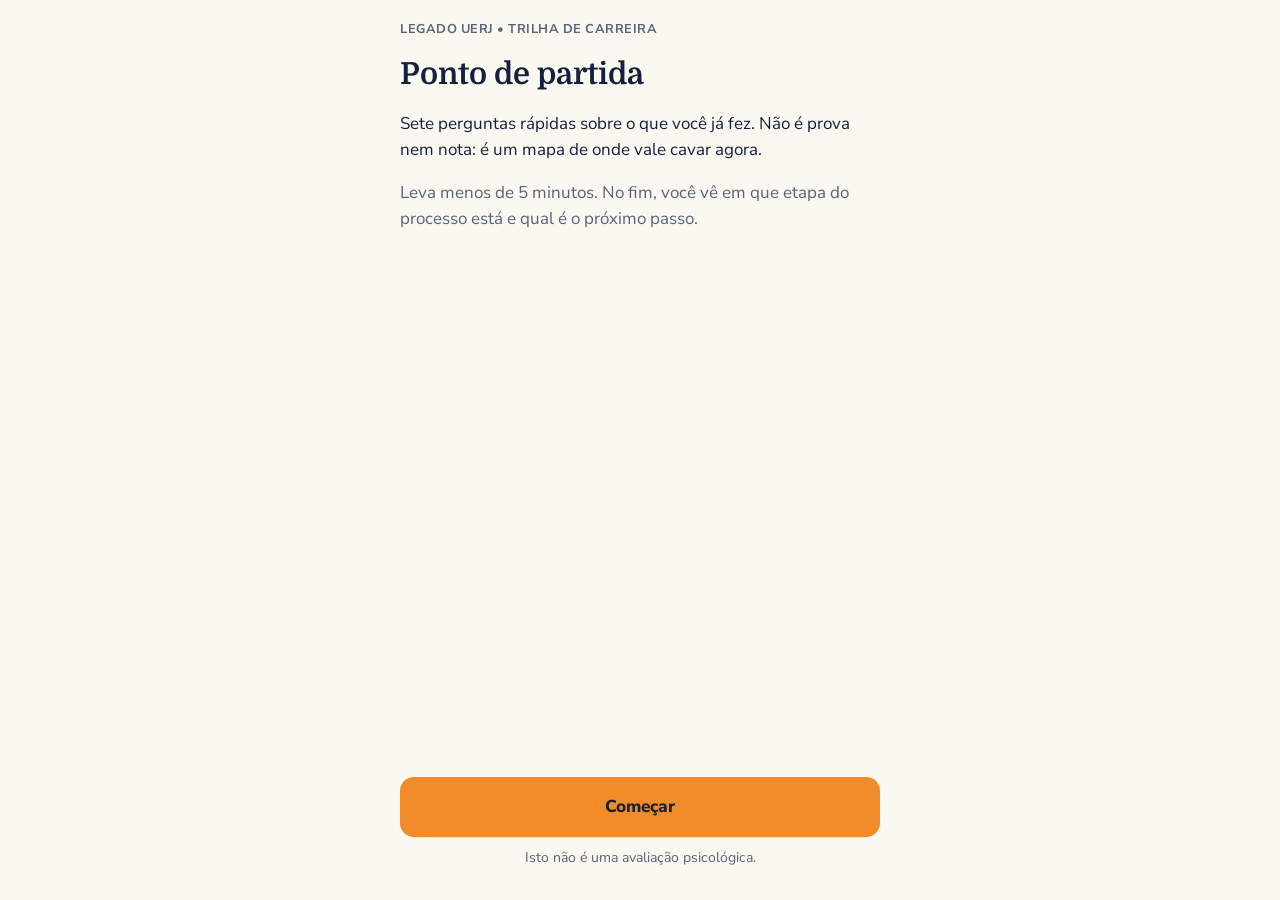
==== index.html @ c3bee3c8 "Ponto de partida v0: fluxo das 7 perguntas, resultado e registro da semana Co-Authored-By: Claude Fa" ====
<!doctype html>
<html lang="pt-BR">
<head>
<meta charset="utf-8">
<meta name="viewport" content="width=device-width, initial-scale=1, viewport-fit=cover">
<meta name="theme-color" content="#14213D">
<meta name="robots" content="noindex">
<title>Ponto de partida • Trilha de Carreira</title>
<link rel="preconnect" href="https://fonts.googleapis.com">
<link rel="preconnect" href="https://fonts.gstatic.com" crossorigin>
<link href="https://fonts.googleapis.com/css2?family=Domine:wght@700&family=Nunito+Sans:wght@400;600;700;800&display=swap" rel="stylesheet">
<link rel="stylesheet" href="estilo.css?v=1">
</head>
<body>
<div class="pagina">
  <div class="marca">Legado UERJ • Trilha de Carreira</div>
  <main id="app" class="tela"></main>
  <noscript>Esta página precisa de JavaScript para funcionar.</noscript>
</div>
<script src="config.js?v=1"></script>
<script src="comum.js?v=1"></script>
<script src="app.js?v=1"></script>
</body>
</html>
---- estilo.css ----
:root {
  --azul: #14213D;
  --creme: #FBF8F1;
  --laranja: #F28C28;
  --laranja-escuro: #D97712;
  --linha: #E4DDCC;
  --suave: #5A6378;
  --branco: #FFFFFF;
}
* { box-sizing: border-box; }
html { -webkit-text-size-adjust: 100%; }
body {
  margin: 0; background: var(--creme); color: var(--azul);
  font-family: 'Nunito Sans', system-ui, -apple-system, 'Segoe UI', sans-serif;
  font-size: 17px; line-height: 1.5;
  min-height: 100vh; min-height: 100dvh;
}
h1, h2, h3, .titulo { font-family: 'Domine', Georgia, serif; font-weight: 700; line-height: 1.25; margin: 0; }
h1 { font-size: 1.9rem; }
h2 { font-size: 1.35rem; }
p { margin: 0; }

.pagina {
  max-width: 520px; margin: 0 auto; padding: 16px 20px 32px;
  min-height: 100vh; min-height: 100dvh; display: flex; flex-direction: column;
}
.marca { font-size: .8rem; font-weight: 700; letter-spacing: .04em; text-transform: uppercase; color: var(--suave); padding: 4px 0 16px; }
.tela { flex: 1; display: flex; flex-direction: column; gap: 18px; }
.empurra { margin-top: auto; }
.suave { color: var(--suave); }
.pequeno { font-size: .88rem; }
.centro { text-align: center; }

/* botões */
.botao {
  display: block; width: 100%; border: 0; border-radius: 14px; padding: 17px 18px; min-height: 58px;
  font: inherit; font-weight: 800; font-size: 1.08rem; text-align: center; text-decoration: none;
  background: var(--laranja); color: var(--azul); cursor: pointer;
  -webkit-tap-highlight-color: transparent; touch-action: manipulation;
}
.botao:active { background: var(--laranja-escuro); }
.botao[disabled] { opacity: .45; }
.botao.claro { background: var(--branco); border: 2px solid var(--azul); }
.botao.claro:active, .botao.claro.marcado { background: var(--azul); color: var(--creme); }
.botao.texto { background: none; min-height: 44px; padding: 10px; font-weight: 700; font-size: .95rem; color: var(--suave); width: auto; }
.dupla { display: grid; grid-template-columns: 1fr 1fr; gap: 12px; }
.pilha { display: flex; flex-direction: column; gap: 10px; }
.botao.frase { text-align: left; font-weight: 600; font-size: 1rem; padding: 14px 16px; line-height: 1.35; }

/* barra de avanço das 7 perguntas */
.avanco { display: flex; align-items: center; gap: 10px; }
.avanco .trilho { flex: 1; height: 6px; border-radius: 3px; background: var(--linha); overflow: hidden; }
.avanco .cheio { height: 100%; background: var(--laranja); border-radius: 3px; transition: width .2s; }
.avanco .conta { font-size: .85rem; font-weight: 700; color: var(--suave); white-space: nowrap; }
.voltar { background: none; border: 0; font: inherit; font-weight: 700; color: var(--suave); padding: 8px 8px 8px 0; cursor: pointer; }

.enunciado { font-family: 'Domine', Georgia, serif; font-size: 1.4rem; line-height: 1.35; font-weight: 700; padding: 8px 0; }
.rotulo-pergunta { font-size: .85rem; font-weight: 700; color: var(--suave); text-transform: uppercase; letter-spacing: .04em; }

/* formulário */
label { display: block; font-weight: 700; font-size: .92rem; margin-bottom: 6px; }
input[type=text], input[type=email], select, textarea {
  width: 100%; font: inherit; font-size: 16px; color: var(--azul); background: var(--branco);
  border: 2px solid var(--linha); border-radius: 12px; padding: 13px 14px; appearance: none; -webkit-appearance: none;
}
textarea { min-height: 84px; resize: vertical; }
input:focus, select:focus, textarea:focus, .botao:focus-visible { outline: 3px solid var(--laranja); outline-offset: 1px; border-color: var(--azul); }
.campo { display: block; }
.chips { display: grid; grid-template-columns: 1fr 1fr; gap: 8px; }
.chips .botao { min-height: 48px; padding: 10px; font-size: .92rem; font-weight: 700; border-width: 2px; border-color: var(--linha); }
.chips .botao.marcado { border-color: var(--azul); }
.erro { color: #A3260F; font-weight: 700; font-size: .9rem; }

/* resultado */
.cartao { background: var(--branco); border: 1px solid var(--linha); border-radius: 16px; padding: 18px; }
.cartao.escuro { background: var(--azul); color: var(--creme); border: 0; }
.cartao.escuro .suave { color: #C9CFDC; }
.etapa-topo { display: flex; align-items: center; gap: 16px; }
.numero {
  flex: none; width: 76px; height: 76px; border-radius: 50%; background: var(--laranja); color: var(--azul);
  font-family: 'Domine', Georgia, serif; font-size: 2.6rem; font-weight: 700; display: flex; align-items: center; justify-content: center;
}
.selo { display: inline-block; background: var(--laranja); color: var(--azul); font-weight: 800; font-size: .78rem; border-radius: 999px; padding: 2px 10px; margin-left: 6px; vertical-align: middle; }
.bloco h3 { font-family: 'Nunito Sans', sans-serif; font-size: .8rem; font-weight: 800; text-transform: uppercase; letter-spacing: .05em; color: var(--suave); margin-bottom: 4px; }
.bloco p.forte { font-weight: 700; font-size: 1.1rem; }
.faixa { border-left: 4px solid var(--laranja); padding: 4px 0 4px 14px; }
.situacao { font-size: .85rem; font-weight: 700; border-radius: 10px; padding: 8px 12px; text-align: center; }
.situacao.ok { background: #E7F2E4; color: #24552A; }
.situacao.pendente { background: #FCEBD3; color: #6B3C05; }
.link-pessoal { word-break: break-all; font-size: .88rem; background: var(--creme); border-radius: 10px; padding: 10px 12px; border: 1px dashed var(--linha); }
.rodape { margin-top: 28px; font-size: .8rem; color: var(--suave); text-align: center; }
.registro-antigo { border-top: 1px solid var(--linha); padding: 12px 0; }
.registro-antigo:first-child { border-top: 0; }
.registro-antigo dt { font-size: .78rem; font-weight: 800; color: var(--suave); text-transform: uppercase; letter-spacing: .04em; margin-top: 8px; }
.registro-antigo dd { margin: 0; white-space: pre-wrap; }
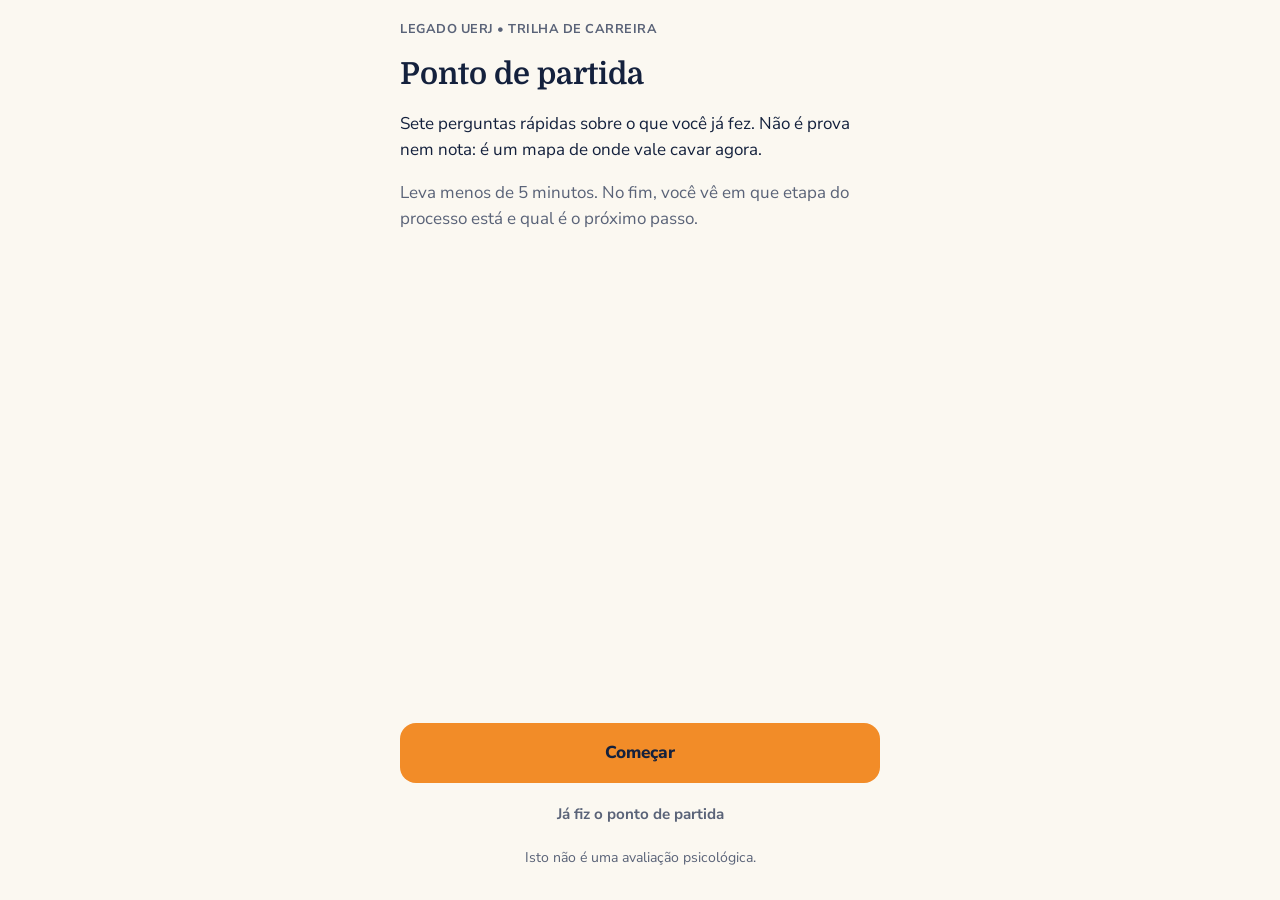
==== commit 2f4d7ddf: "Aplicativo substitui a v0: endereços antigos redirecionam, v0 guardada em /v0/, painel conta testes " ====
--- a/index.html
+++ b/index.html
@@ -2,23 +2,16 @@
 <html lang="pt-BR">
 <head>
 <meta charset="utf-8">
-<meta name="viewport" content="width=device-width, initial-scale=1, viewport-fit=cover">
-<meta name="theme-color" content="#14213D">
+<meta name="viewport" content="width=device-width, initial-scale=1">
 <meta name="robots" content="noindex">
+<meta name="theme-color" content="#FBF8F1">
 <title>Ponto de partida • Trilha de Carreira</title>
-<link rel="preconnect" href="https://fonts.googleapis.com">
-<link rel="preconnect" href="https://fonts.gstatic.com" crossorigin>
-<link href="https://fonts.googleapis.com/css2?family=Domine:wght@700&family=Nunito+Sans:wght@400;600;700;800&display=swap" rel="stylesheet">
-<link rel="stylesheet" href="estilo.css?v=1">
+<script>
+  /* Endereço antigo: leva ao aplicativo, mantendo o link pessoal (?t=). */
+  location.replace('app/' + location.search + location.hash);
+</script>
+<noscript><meta http-equiv="refresh" content="0; url=app/"></noscript>
+<style>body{margin:0;background:#FBF8F1;color:#14213D;font-family:system-ui,sans-serif;display:flex;min-height:100vh;align-items:center;justify-content:center;padding:24px;text-align:center}a{color:#14213D;font-weight:700}</style>
 </head>
-<body>
-<div class="pagina">
-  <div class="marca">Legado UERJ • Trilha de Carreira</div>
-  <main id="app" class="tela"></main>
-  <noscript>Esta página precisa de JavaScript para funcionar.</noscript>
-</div>
-<script src="config.js?v=1"></script>
-<script src="comum.js?v=1"></script>
-<script src="app.js?v=1"></script>
-</body>
+<body><p>Abrindo… Se não abrir, <a href="app/">toque aqui</a>.</p></body>
 </html>
